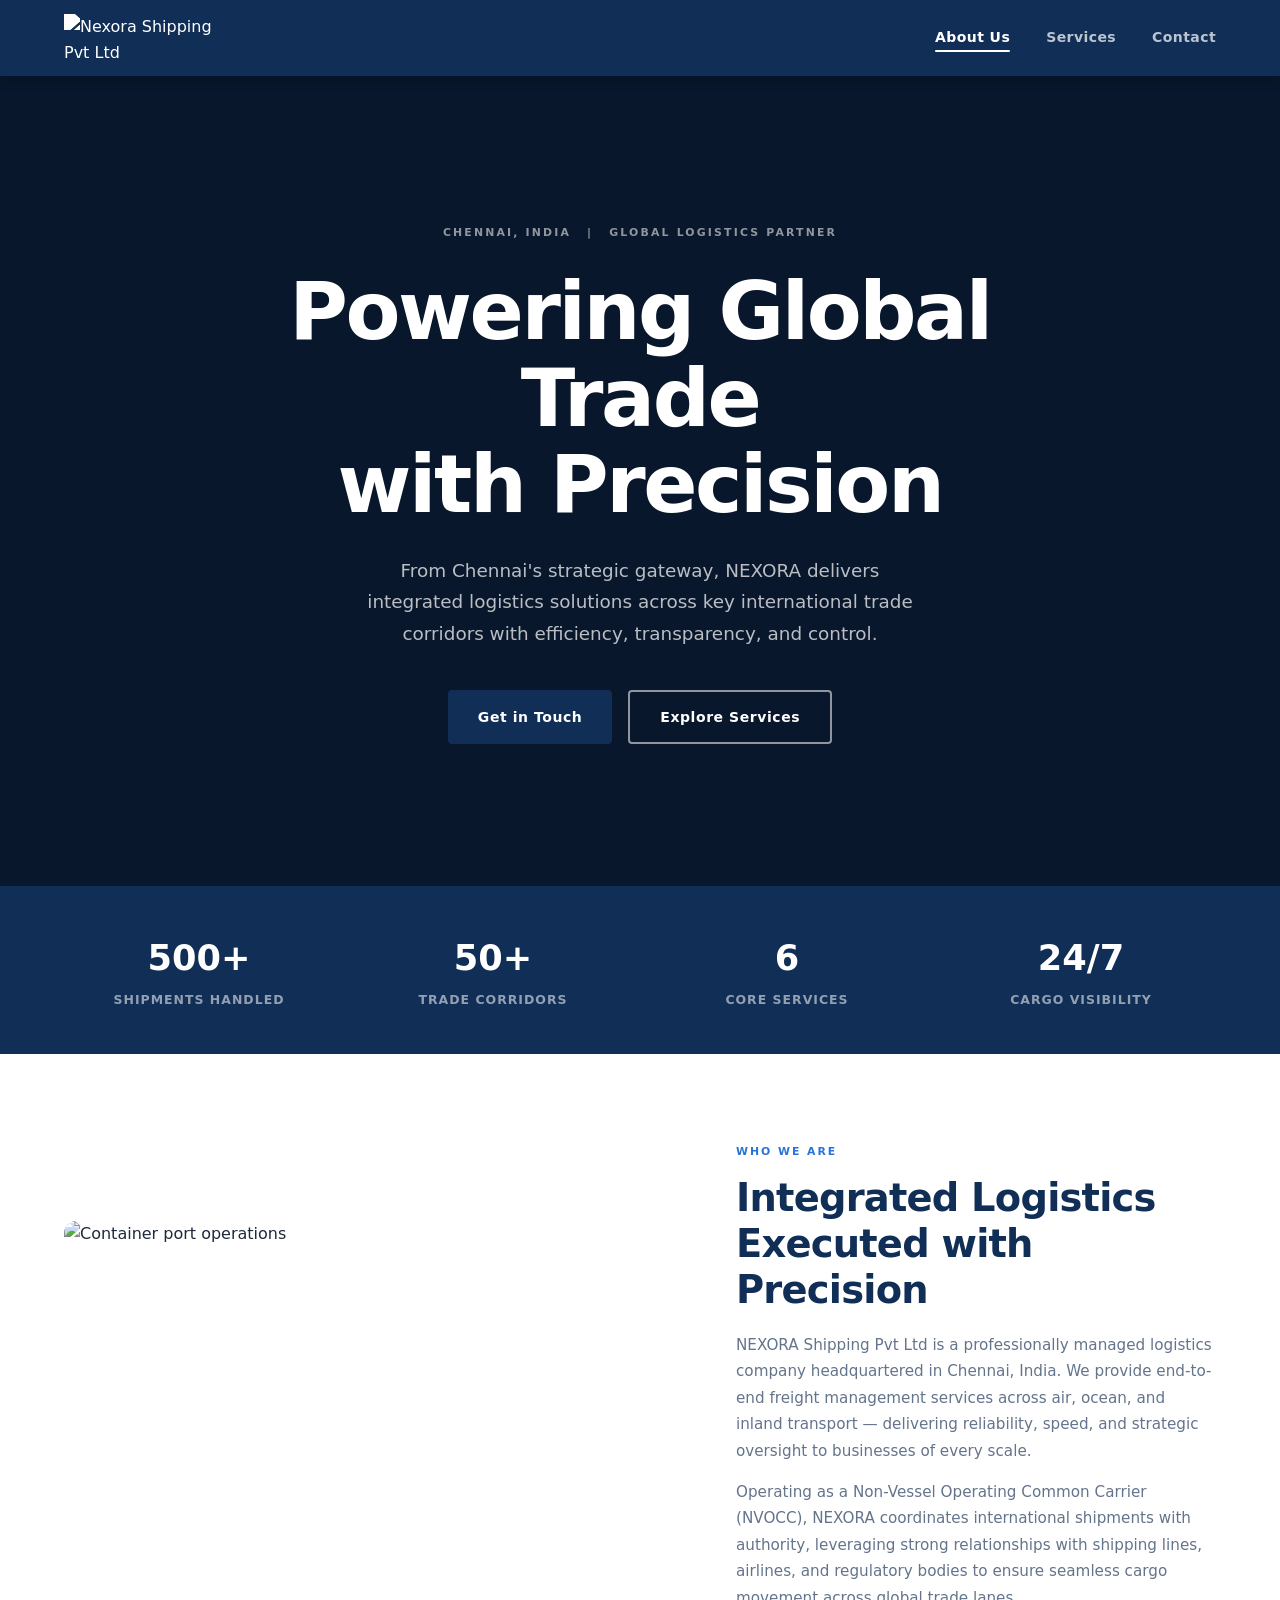
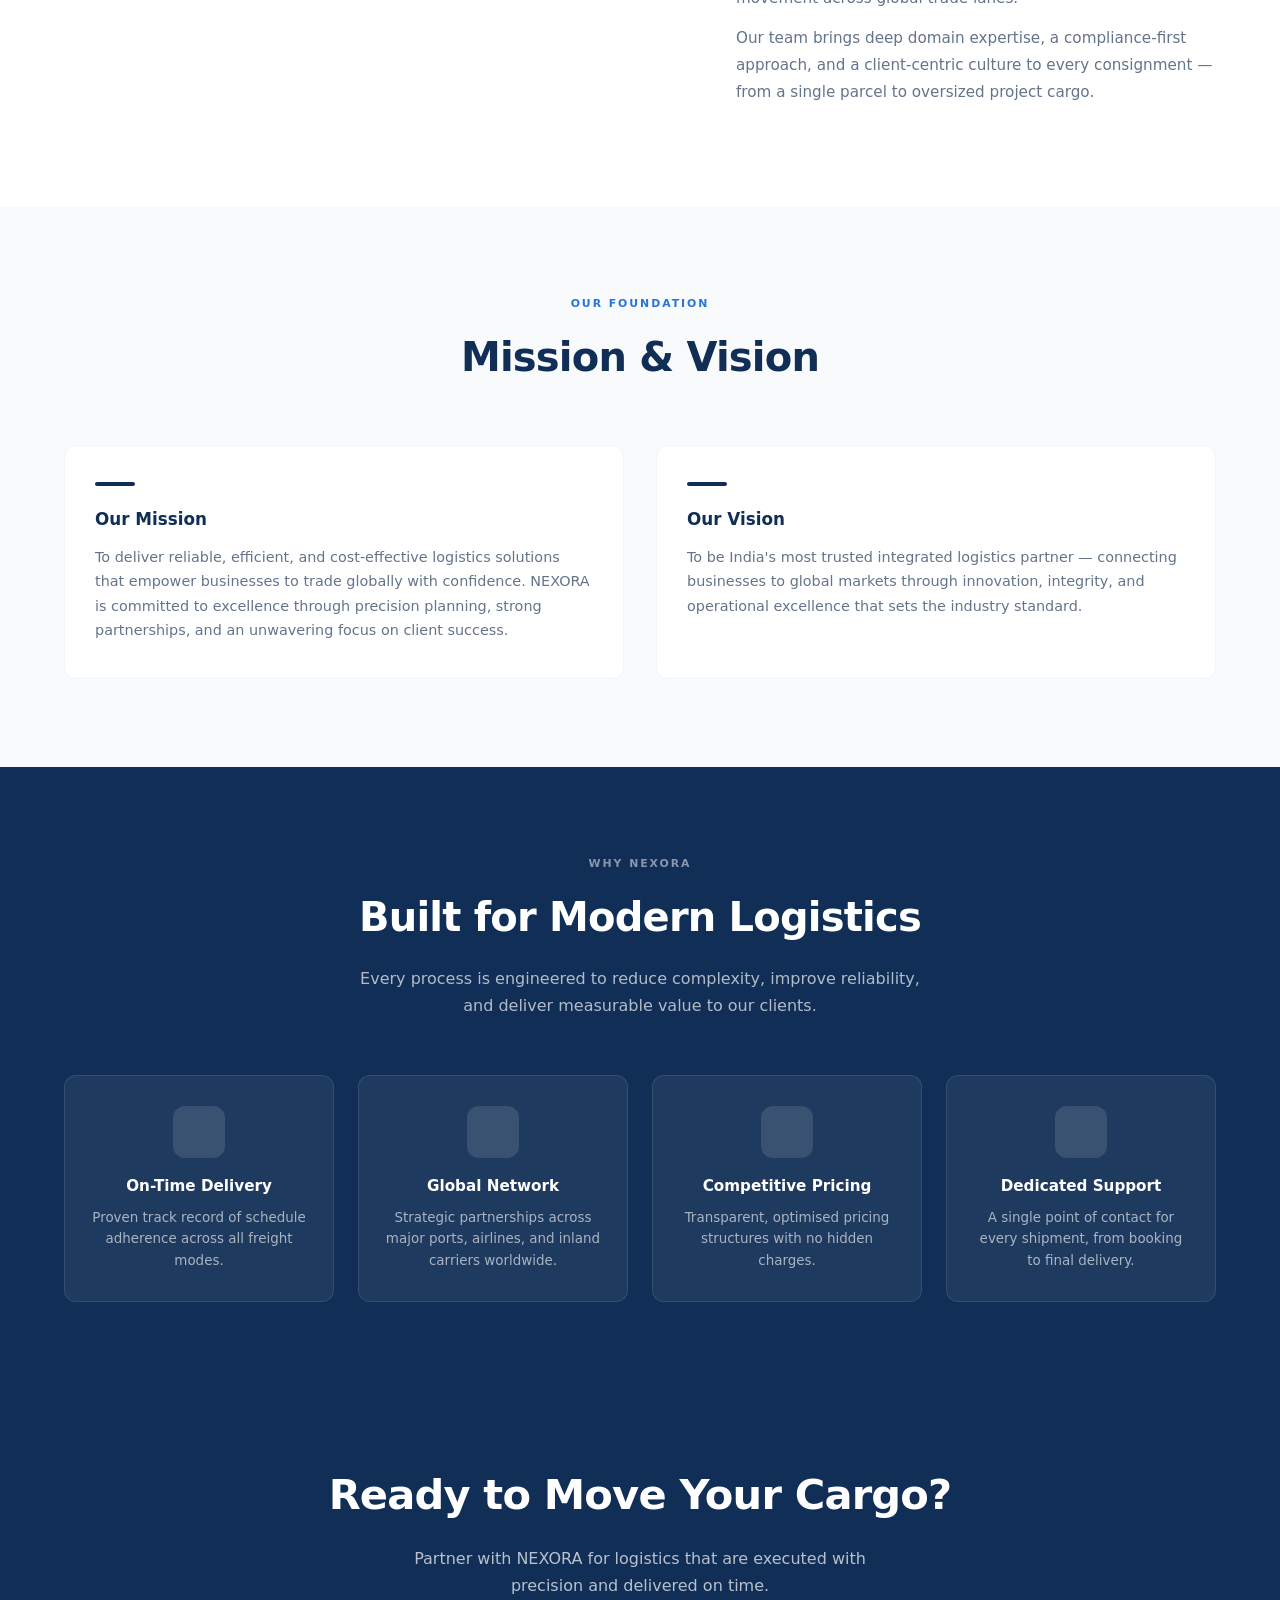
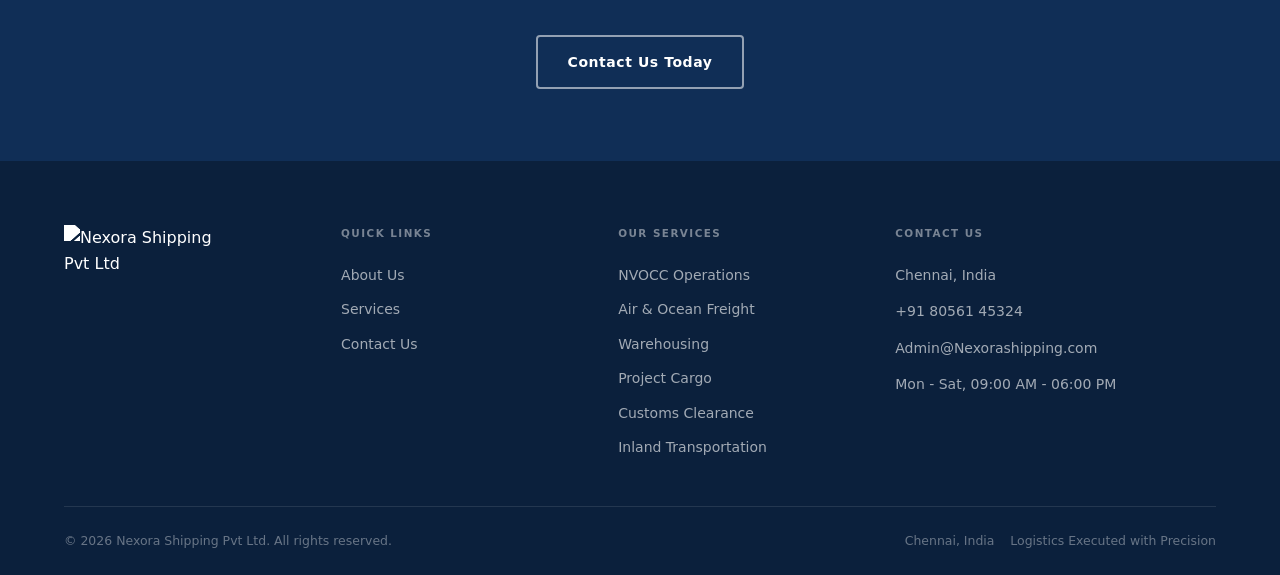
==== index.html @ ebaac6a4 "Add files via upload" ====
<!DOCTYPE html>
<html lang="en">
<head>
  <meta charset="UTF-8" />
  <meta name="viewport" content="width=device-width, initial-scale=1.0" />
  <title>Nexora Shipping Pvt Ltd | Reliable Logistics Solutions</title>
  <meta name="description" content="Nexora Shipping Pvt Ltd — Integrated logistics solutions including NVOCC, Air & Ocean Freight, Warehousing, Project Cargo, Customs Clearance, and Inland Transportation from Chennai, India." />
  <meta name="robots" content="index, follow" />
  <link rel="canonical" href="https://nexorashipping.com/" />
  <meta property="og:type" content="website" />
  <meta property="og:title" content="Nexora Shipping Pvt Ltd | Reliable Logistics Solutions" />
  <meta property="og:description" content="Integrated freight and logistics solutions from Chennai, India." />
  <meta property="og:url" content="https://nexorashipping.com/" />
  <meta property="og:image" content="https://nexorashipping.com/assets/images/nexora-logo-png.jpeg" />
  <script type="application/ld+json">
  {
    "@context": "https://schema.org",
    "@type": "Organization",
    "name": "Nexora Shipping Pvt Ltd",
    "url": "https://nexorashipping.com",
    "logo": "https://nexorashipping.com/assets/images/nexora-logo-png.jpeg",
    "address": {
      "@type": "PostalAddress",
      "addressLocality": "Chennai",
      "addressCountry": "IN"
    },
    "telephone": "+918056145324",
    "email": "Admin@Nexorashipping.com"
  }
  </script>
  <link rel="stylesheet" href="assets/css/styles.css" />
  <style>
    .reveal { opacity: 0; transform: translateY(22px); transition: opacity 0.55s ease, transform 0.55s ease; }
    .reveal.visible { opacity: 1; transform: translateY(0); }
  </style>
</head>
<body>
  <header class="navbar">
    <div class="container navbar__inner">
      <a href="index.html" class="navbar__logo" aria-label="Nexora Shipping Home">
        <img src="assets/images/nexora-logo-png.jpeg" alt="Nexora Shipping Pvt Ltd" width="160" height="48" />
      </a>
      <nav class="navbar__links" aria-label="Main navigation">
        <a href="index.html" class="active">About Us</a>
        <a href="services.html">Services</a>
        <a href="contact.html">Contact</a>
      </nav>
      <button class="hamburger" aria-label="Toggle navigation" aria-expanded="false">
        <span></span><span></span><span></span>
      </button>
    </div>
    <nav class="mobile-menu" aria-label="Mobile navigation">
      <a href="index.html" class="active">About Us</a>
      <a href="services.html">Services</a>
      <a href="contact.html">Contact</a>
    </nav>
  </header>

  <main>
    <section class="hero" aria-label="Hero">
      <div class="hero__bg" role="presentation"></div>
      <div class="hero__content">
        <div class="hero__badge"><span>CHENNAI, INDIA</span><span>|</span><span>GLOBAL LOGISTICS PARTNER</span></div>
        <h1>Powering Global Trade<br />with Precision</h1>
        <p>From Chennai's strategic gateway, NEXORA delivers integrated logistics solutions across key international trade corridors with efficiency, transparency, and control.</p>
        <div class="hero__actions">
          <a href="contact.html" class="btn btn-primary">Get in Touch</a>
          <a href="services.html" class="btn btn-outline">Explore Services</a>
        </div>
      </div>
    </section>

    <section class="stats" aria-label="Company statistics">
      <div class="container">
        <div class="stats__grid">
          <div class="stats__item"><div class="stats__num">500+</div><div class="stats__lbl">Shipments Handled</div></div>
          <div class="stats__item"><div class="stats__num">50+</div><div class="stats__lbl">Trade Corridors</div></div>
          <div class="stats__item"><div class="stats__num">6</div><div class="stats__lbl">Core Services</div></div>
          <div class="stats__item"><div class="stats__num">24/7</div><div class="stats__lbl">Cargo Visibility</div></div>
        </div>
      </div>
    </section>

    <section class="section" aria-labelledby="about-heading">
      <div class="container">
        <div class="about-grid">
          <img src="https://images.unsplash.com/photo-1578575437130-527eed3abbec?w=800&q=80" alt="Container port operations" loading="lazy" width="600" height="420" />
          <div class="about-text">
            <p class="label">Who We Are</p>
            <h2 id="about-heading">Integrated Logistics Executed with Precision</h2>
            <p>NEXORA Shipping Pvt Ltd is a professionally managed logistics company headquartered in Chennai, India. We provide end-to-end freight management services across air, ocean, and inland transport — delivering reliability, speed, and strategic oversight to businesses of every scale.</p>
            <p>Operating as a Non-Vessel Operating Common Carrier (NVOCC), NEXORA coordinates international shipments with authority, leveraging strong relationships with shipping lines, airlines, and regulatory bodies to ensure seamless cargo movement across global trade lanes.</p>
            <p>Our team brings deep domain expertise, a compliance-first approach, and a client-centric culture to every consignment — from a single parcel to oversized project cargo.</p>
          </div>
        </div>
      </div>
    </section>

    <section class="section section--slate" aria-labelledby="mv-heading">
      <div class="container">
        <div class="section__header">
          <p class="section__tag">Our Foundation</p>
          <h2 class="section__title" id="mv-heading">Mission &amp; Vision</h2>
        </div>
        <div class="mv-grid">
          <div class="mv-card">
            <div class="mv-card__bar"></div>
            <h3>Our Mission</h3>
            <p>To deliver reliable, efficient, and cost-effective logistics solutions that empower businesses to trade globally with confidence. NEXORA is committed to excellence through precision planning, strong partnerships, and an unwavering focus on client success.</p>
          </div>
          <div class="mv-card">
            <div class="mv-card__bar"></div>
            <h3>Our Vision</h3>
            <p>To be India's most trusted integrated logistics partner — connecting businesses to global markets through innovation, integrity, and operational excellence that sets the industry standard.</p>
          </div>
        </div>
      </div>
    </section>

    <section class="section section--navy" aria-labelledby="why-heading">
      <div class="container">
        <div class="section__header">
          <p class="section__tag section__tag--light">Why NEXORA</p>
          <h2 class="section__title section__title--light" id="why-heading">Built for Modern Logistics</h2>
          <p class="section__sub section__sub--light">Every process is engineered to reduce complexity, improve reliability, and deliver measurable value to our clients.</p>
        </div>
        <div class="highlight-grid">
          <div class="highlight"><div class="highlight__icon"></div><h3>On-Time Delivery</h3><p>Proven track record of schedule adherence across all freight modes.</p></div>
          <div class="highlight"><div class="highlight__icon"></div><h3>Global Network</h3><p>Strategic partnerships across major ports, airlines, and inland carriers worldwide.</p></div>
          <div class="highlight"><div class="highlight__icon"></div><h3>Competitive Pricing</h3><p>Transparent, optimised pricing structures with no hidden charges.</p></div>
          <div class="highlight"><div class="highlight__icon"></div><h3>Dedicated Support</h3><p>A single point of contact for every shipment, from booking to final delivery.</p></div>
        </div>
      </div>
    </section>

    <section class="cta" aria-label="Call to action">
      <div class="container">
        <h2>Ready to Move Your Cargo?</h2>
        <p>Partner with NEXORA for logistics that are executed with precision and delivered on time.</p>
        <a href="contact.html" class="btn btn-outline">Contact Us Today</a>
      </div>
    </section>
  </main>

  <footer class="footer">
    <div class="container">
      <div class="footer__top">
        <div class="footer__logo">
          <a href="index.html" aria-label="Nexora Shipping Home">
            <img src="assets/images/nexora-logo-png.jpeg" alt="Nexora Shipping Pvt Ltd" width="160" height="52" />
          </a>
        </div>
        <div>
          <p class="footer__col-title">Quick Links</p>
          <div class="footer__links">
            <a href="index.html">About Us</a>
            <a href="services.html">Services</a>
            <a href="contact.html">Contact Us</a>
          </div>
        </div>
        <div>
          <p class="footer__col-title">Our Services</p>
          <div class="footer__links">
            <a href="services.html">NVOCC Operations</a>
            <a href="services.html">Air &amp; Ocean Freight</a>
            <a href="services.html">Warehousing</a>
            <a href="services.html">Project Cargo</a>
            <a href="services.html">Customs Clearance</a>
            <a href="services.html">Inland Transportation</a>
          </div>
        </div>
        <div>
          <p class="footer__col-title">Contact Us</p>
          <div class="footer__contact-item"><span>Chennai, India</span></div>
          <div class="footer__contact-item"><a href="tel:+918056145324">+91 80561 45324</a></div>
          <div class="footer__contact-item"><a href="mailto:Admin@Nexorashipping.com">Admin@Nexorashipping.com</a></div>
          <div class="footer__contact-item"><span>Mon - Sat, 09:00 AM - 06:00 PM</span></div>
        </div>
      </div>
      <div class="footer__bottom">
        <p>&copy; <span id="yr"></span> Nexora Shipping Pvt Ltd. All rights reserved.</p>
        <p>Chennai, India &nbsp;&nbsp; Logistics Executed with Precision</p>
      </div>
    </div>
  </footer>

  <script src="assets/js/script.js"></script>
  <script>document.getElementById('yr').textContent = new Date().getFullYear();</script>
</body>
</html>
---- assets/css/styles.css ----
*,:before,:after{box-sizing:border-box;margin:0;padding:0}
:root{--navy:hsl(214,68%,20%);--navy-dark:hsl(214,68%,14%);--navy-deeper:hsl(214,68%,10%);--navy-light:hsl(214,68%,95%);--accent:hsl(214,68%,50%);--white:#fff;--slate-50:#f8fafc;--slate-100:#f1f5f9;--slate-500:#64748b;--slate-700:#334155;--text:#1e293b;--radius:12px;--transition:.22s ease;--container:1200px;--font:'Segoe UI',system-ui,-apple-system,sans-serif}
html{scroll-behavior:smooth}
body{font-family:var(--font);color:var(--text);line-height:1.6;background:var(--white);-webkit-font-smoothing:antialiased}
a{color:inherit;text-decoration:none}img{display:block;max-width:100%}ul{list-style:none}.container{width:100%;max-width:var(--container);margin:0 auto;padding:0 24px}.navbar{position:sticky;top:0;z-index:100;background:var(--navy);box-shadow:0 2px 12px rgba(0,0,0,.25)}.navbar__inner{display:flex;align-items:center;justify-content:space-between;height:76px}.navbar__logo img{height:48px;width:auto;object-fit:contain;filter:brightness(0) invert(1)}.navbar__links{display:flex;gap:36px;align-items:center}.navbar__links a{font-size:.875rem;font-weight:600;letter-spacing:.03em;color:rgba(255,255,255,.72);transition:color var(--transition);position:relative;padding-bottom:2px}.navbar__links a:hover,.navbar__links a.active{color:var(--white)}.navbar__links a.active:after{content:'';position:absolute;bottom:-2px;left:0;right:0;height:2px;background:var(--white);border-radius:2px}.hamburger{display:none;flex-direction:column;gap:5px;cursor:pointer;background:none;border:none;padding:4px}.hamburger span{display:block;width:24px;height:2px;background:var(--white);border-radius:2px;transition:var(--transition)}.hamburger.open span:nth-child(1){transform:translateY(7px) rotate(45deg)}.hamburger.open span:nth-child(2){opacity:0}.hamburger.open span:nth-child(3){transform:translateY(-7px) rotate(-45deg)}.mobile-menu{display:none;background:hsl(214,68%,18%);border-top:1px solid rgba(255,255,255,.1)}.mobile-menu.open{display:block}.mobile-menu a{display:block;padding:14px 24px;font-size:1rem;font-weight:500;color:rgba(255,255,255,.75)}.mobile-menu a:hover,.mobile-menu a.active{background:rgba(255,255,255,.08);color:var(--white)}.btn{display:inline-flex;align-items:center;gap:8px;padding:14px 30px;border-radius:4px;font-size:.875rem;font-weight:700;letter-spacing:.04em;cursor:pointer;border:none;transition:opacity var(--transition),transform .1s}.btn:active{transform:scale(.97)}.btn-primary{background:var(--navy);color:var(--white)}.btn-primary:hover{opacity:.88}.btn-outline{background:transparent;color:var(--white);border:2px solid rgba(255,255,255,.55)}.btn-outline:hover{border-color:var(--white)}.page-header{background:var(--navy);color:var(--white);padding:88px 0;text-align:center}.page-header__tag{font-size:.7rem;font-weight:700;letter-spacing:.18em;text-transform:uppercase;color:rgba(255,255,255,.5);margin-bottom:18px}.page-header h1{font-size:clamp(2.2rem,5vw,3.4rem);font-weight:800;letter-spacing:-.02em;line-height:1.15;margin-bottom:20px}.page-header p{font-size:1.1rem;color:rgba(255,255,255,.72);max-width:640px;margin:0 auto;line-height:1.7}.section{padding:88px 0}.section--slate{background:var(--slate-50)}.section--navy{background:var(--navy);color:var(--white)}.section__header{text-align:center;margin-bottom:56px}.section__tag{font-size:.68rem;font-weight:700;letter-spacing:.18em;text-transform:uppercase;color:var(--accent);margin-bottom:12px}.section__tag--light{color:rgba(255,255,255,.5)}.section__title{font-size:clamp(1.75rem,3.5vw,2.5rem);font-weight:800;letter-spacing:-.02em;color:var(--navy);margin-bottom:16px}.section__title--light{color:var(--white)}.section__sub{font-size:1rem;color:var(--slate-500);max-width:580px;margin:0 auto;line-height:1.7}.section__sub--light{color:rgba(255,255,255,.68)}.hero{position:relative;min-height:90vh;display:flex;align-items:center;justify-content:center;text-align:center;color:var(--white);overflow:hidden;background:var(--navy-deeper)}.hero__bg{position:absolute;inset:0;background-image:url('https://images.unsplash.com/photo-1494412574643-ff11b0a5c1c3?w=1600&q=80');background-size:cover;background-position:center;opacity:.25}.hero__content{position:relative;z-index:1;max-width:820px;padding:0 24px}.hero__badge{display:inline-flex;gap:16px;align-items:center;font-size:.68rem;font-weight:700;letter-spacing:.2em;text-transform:uppercase;color:rgba(255,255,255,.55);margin-bottom:28px}.hero h1{font-size:clamp(2.8rem,7vw,5rem);font-weight:900;letter-spacing:-.03em;line-height:1.08;margin-bottom:26px}.hero p{font-size:1.15rem;color:rgba(255,255,255,.72);max-width:580px;margin:0 auto 40px;line-height:1.72}.hero__actions{display:flex;gap:16px;justify-content:center;flex-wrap:wrap}.stats{background:var(--navy);padding:44px 0}.stats__grid{display:grid;grid-template-columns:repeat(4,1fr);gap:24px;text-align:center}.stats__item{color:var(--white)}.stats__num{font-size:2.2rem;font-weight:800;margin-bottom:4px}.stats__lbl{font-size:.78rem;font-weight:600;letter-spacing:.08em;text-transform:uppercase;color:rgba(255,255,255,.55)}.about-grid{display:grid;grid-template-columns:1fr 1fr;gap:72px;align-items:center}.about-grid img{width:100%;border-radius:var(--radius);object-fit:cover;height:420px}.about-text .label{font-size:.68rem;font-weight:700;letter-spacing:.18em;text-transform:uppercase;color:var(--accent);margin-bottom:14px}.about-text h2{font-size:clamp(1.8rem,3vw,2.4rem);font-weight:800;color:var(--navy);letter-spacing:-.02em;margin-bottom:18px;line-height:1.2}.about-text p{font-size:.95rem;color:var(--slate-500);line-height:1.75;margin-bottom:14px}.mv-grid{display:grid;grid-template-columns:1fr 1fr;gap:32px}.mv-card,.service-card,.contact-card{background:var(--white);border:1px solid var(--slate-100);border-radius:var(--radius)}.mv-card{padding:36px 30px}.mv-card__bar{width:40px;height:4px;background:var(--navy);border-radius:4px;margin-bottom:20px}.mv-card h3,.service-card__top h3{font-size:1.05rem;font-weight:700}.mv-card h3{color:var(--navy);margin-bottom:12px}.mv-card p,.service-card__body p,.contact-card__value{font-size:.9rem}.mv-card p,.service-card__body p{color:var(--slate-500);line-height:1.7}.highlight-grid{display:grid;grid-template-columns:repeat(auto-fill,minmax(220px,1fr));gap:24px}.highlight{background:rgba(255,255,255,.06);border:1px solid rgba(255,255,255,.1);border-radius:var(--radius);padding:30px 24px;text-align:center}.highlight__icon{width:52px;height:52px;background:rgba(255,255,255,.12);border-radius:12px;margin:0 auto 16px}.highlight h3{font-size:.95rem;font-weight:700;color:var(--white);margin-bottom:8px}.highlight p{font-size:.84rem;color:rgba(255,255,255,.62);line-height:1.6}.service-card{overflow:hidden;transition:transform var(--transition),box-shadow var(--transition)}.service-card:hover,.contact-card:hover,.mv-card:hover{box-shadow:0 12px 32px rgba(0,0,0,.08);transform:translateY(-4px)}.service-card__top{background:var(--navy);padding:30px;display:flex;align-items:center;gap:16px}.service-card__top h3{color:var(--white)}.service-card__body{padding:28px 30px}.service-card__features{display:flex;flex-direction:column;gap:8px}.service-card__features li{display:flex;align-items:flex-start;gap:10px;font-size:.85rem;color:var(--slate-700)}.service-card__features li:before{content:'';width:6px;height:6px;background:var(--navy);border-radius:50%;margin-top:7px;flex-shrink:0}.contact-cards{display:grid;grid-template-columns:repeat(auto-fill,minmax(260px,1fr));gap:18px;margin-bottom:64px}.contact-card{display:flex;align-items:flex-start;gap:18px;padding:22px;transition:box-shadow var(--transition)}.contact-card__label,.footer__col-title{font-size:.65rem;font-weight:700;letter-spacing:.14em;text-transform:uppercase}.contact-card__label{color:var(--accent);margin-bottom:4px}.contact-card__value{font-weight:600;color:var(--navy)}.map-wrap{border-radius:var(--radius);overflow:hidden;border:1px solid var(--slate-100);box-shadow:0 4px 20px rgba(0,0,0,.06);height:420px}.map-wrap iframe{width:100%;height:100%;border:0}.footer{background:var(--navy-dark);color:var(--white)}.footer__top{display:grid;grid-template-columns:1fr 1fr 1fr 1.4fr;gap:48px;padding:64px 0 48px}.footer__logo img{height:52px;width:auto;filter:brightness(0) invert(1);object-fit:contain}.footer__col-title{color:rgba(255,255,255,.45);margin-bottom:22px}.footer__links{display:flex;flex-direction:column;gap:12px}.footer__links a,.footer__links span,.footer__contact-item a,.footer__contact-item span{font-size:.875rem;color:rgba(255,255,255,.62)}.footer__links a:hover,.footer__contact-item a:hover{color:var(--white)}.footer__contact-item{display:flex;align-items:flex-start;gap:12px;margin-bottom:14px}.footer__bottom{border-top:1px solid rgba(255,255,255,.1);padding:24px 0;display:flex;justify-content:space-between;align-items:center;gap:16px;flex-wrap:wrap}.footer__bottom p{font-size:.78rem;color:rgba(255,255,255,.38)}.cta{background:var(--navy);color:var(--white);padding:72px 0;text-align:center}.cta h2{font-size:clamp(1.8rem,3.5vw,2.6rem);font-weight:800;letter-spacing:-.02em;margin-bottom:16px}.cta p{font-size:1rem;color:rgba(255,255,255,.7);max-width:500px;margin:0 auto 36px;line-height:1.7}@media (max-width:1024px){.footer__top{grid-template-columns:1fr 1fr;gap:36px}.stats__grid{grid-template-columns:repeat(2,1fr)}}@media (max-width:768px){.navbar__links{display:none}.hamburger{display:flex}.about-grid{grid-template-columns:1fr;gap:36px}.about-grid img{height:260px}.mv-grid{grid-template-columns:1fr}.footer__top{grid-template-columns:1fr 1fr;gap:32px}.hero h1{font-size:2.6rem}.page-header{padding:64px 0}}@media (max-width:540px){.stats__grid{grid-template-columns:repeat(2,1fr)}.footer__top{grid-template-columns:1fr}.hero__actions{flex-direction:column;align-items:center}.footer__bottom{flex-direction:column;text-align:center}}
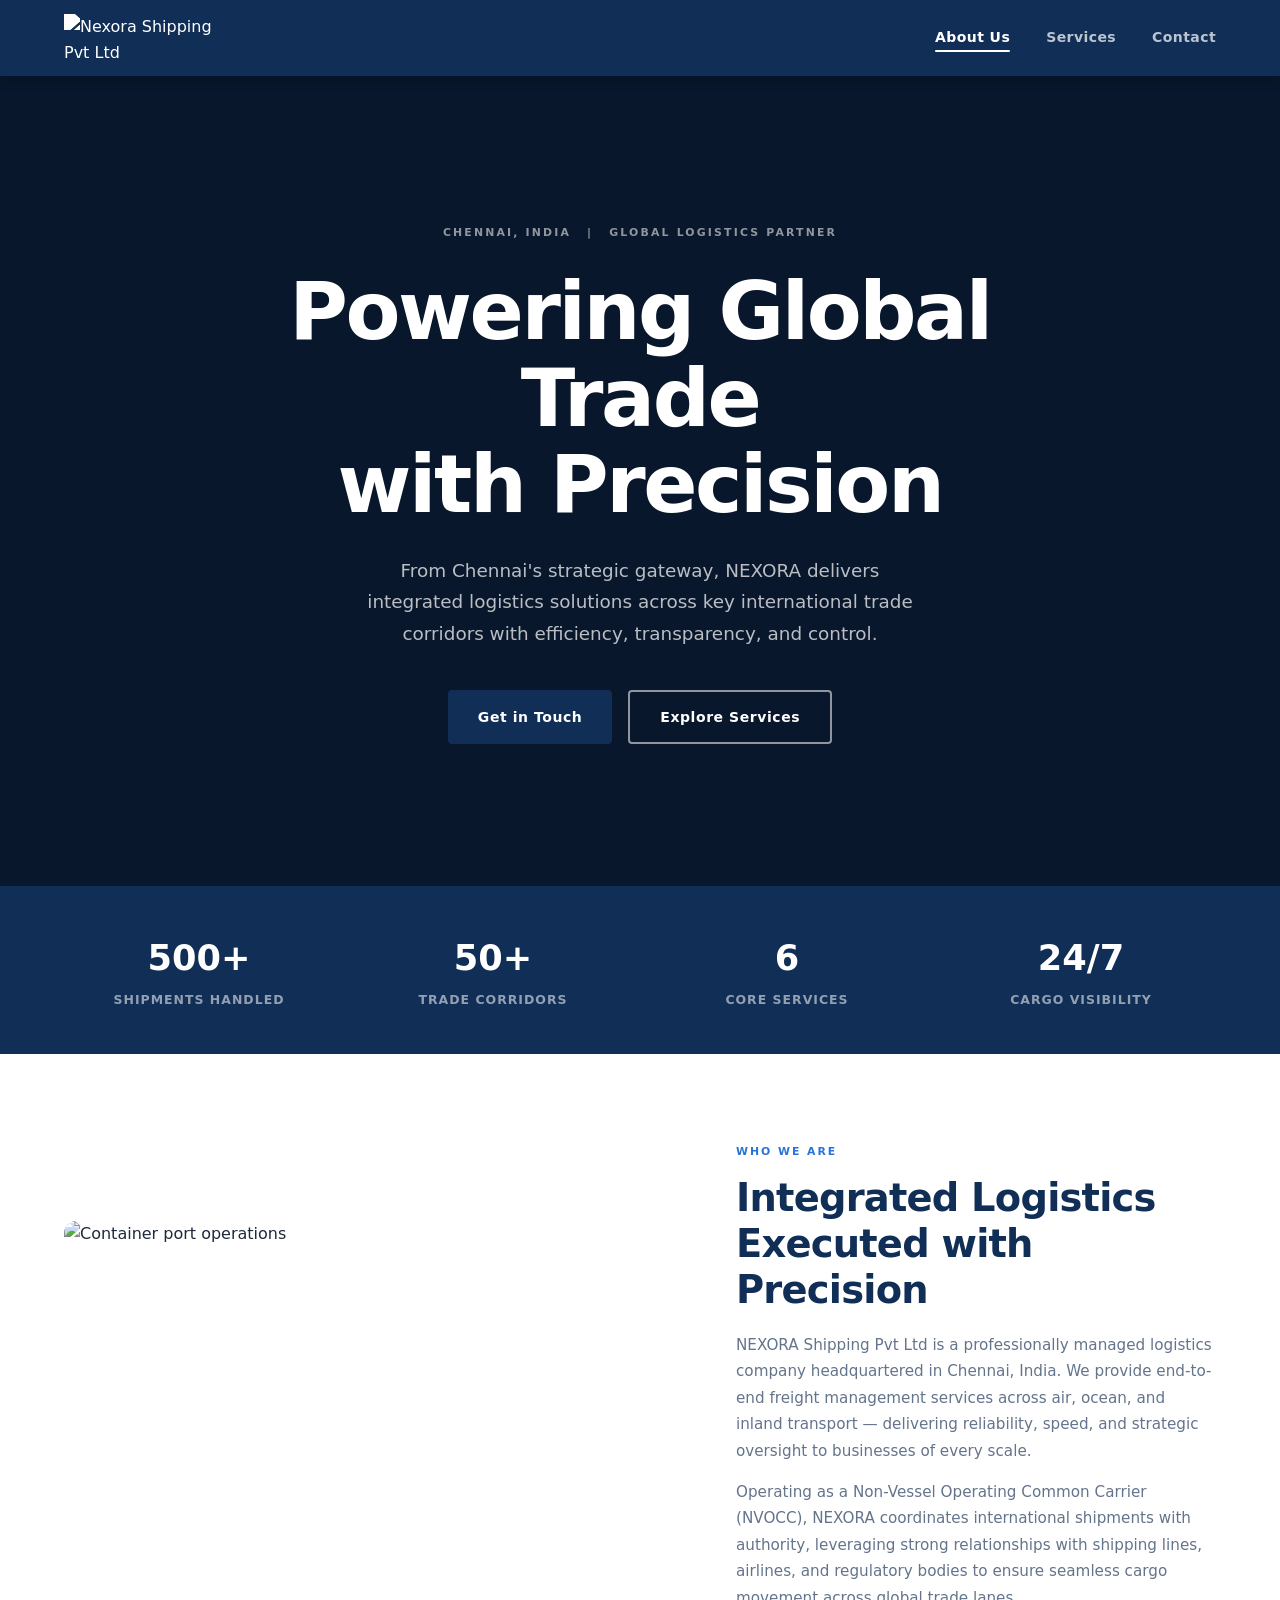
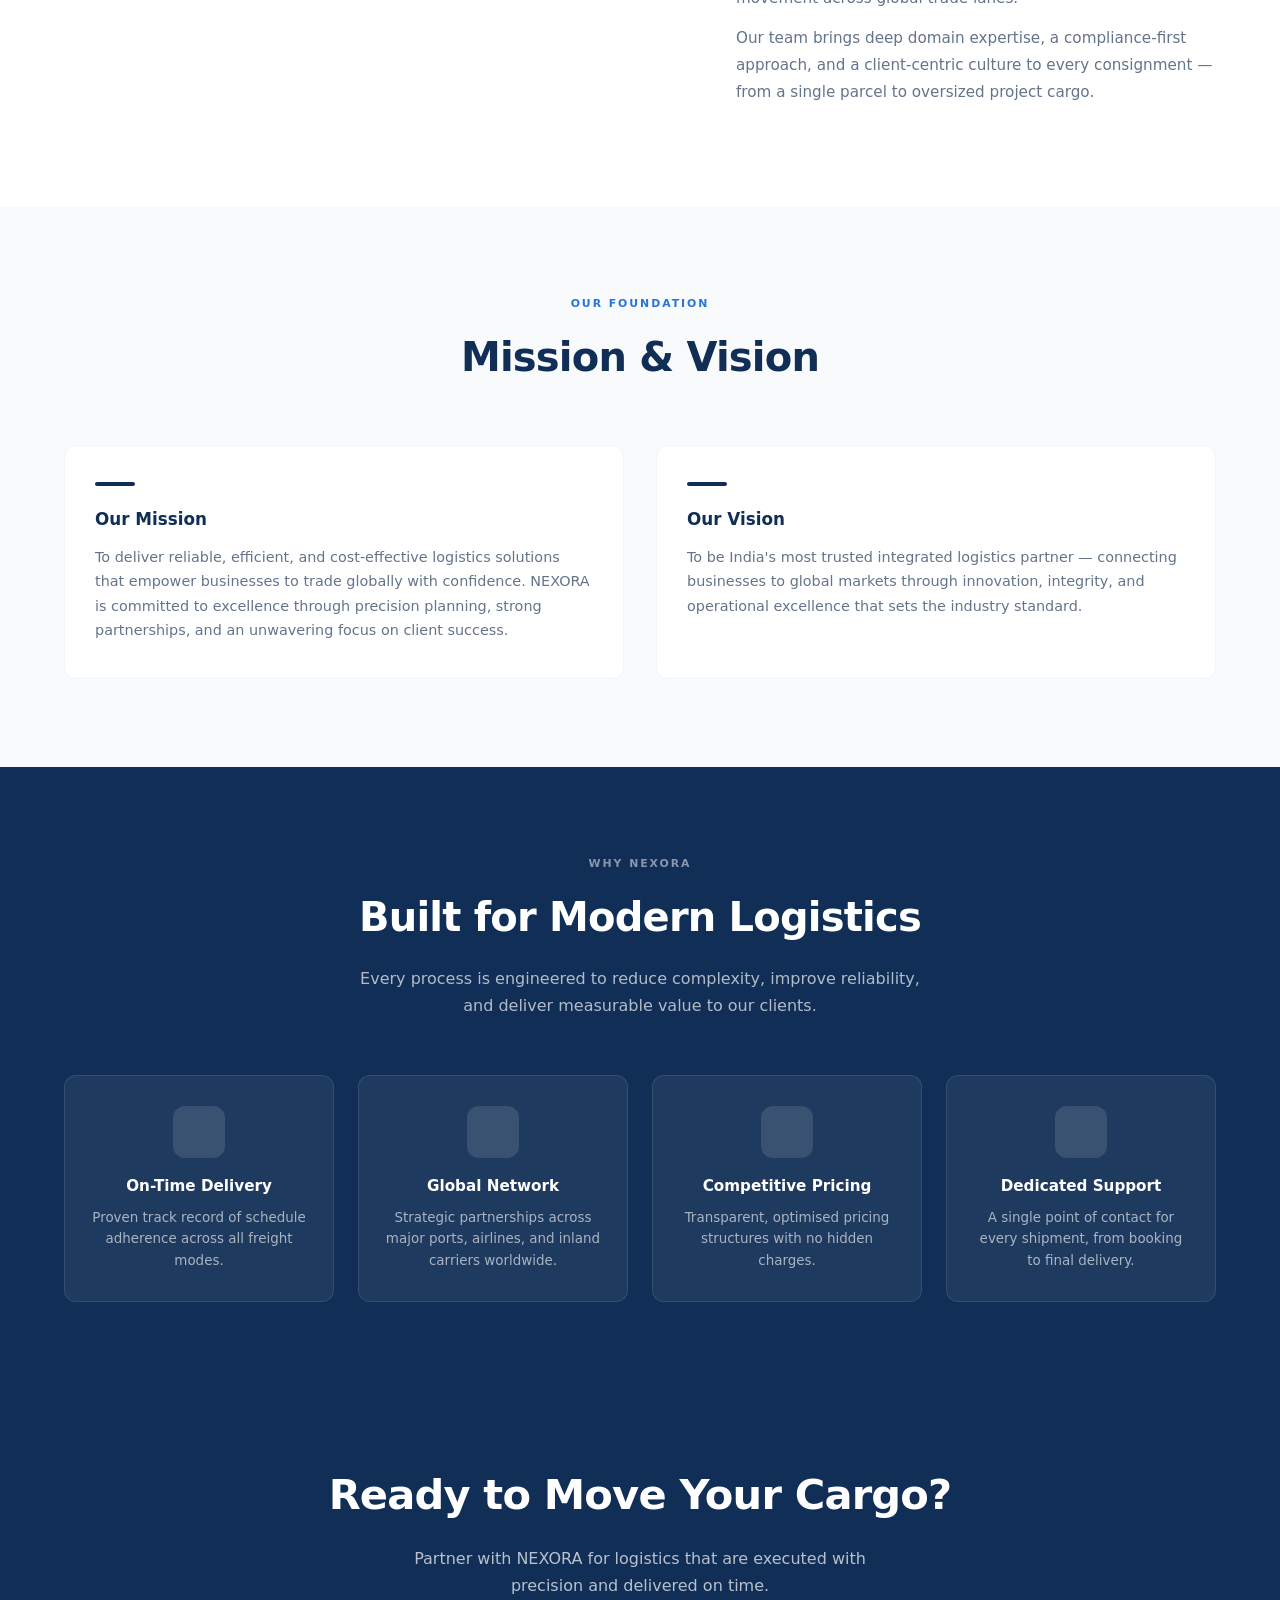
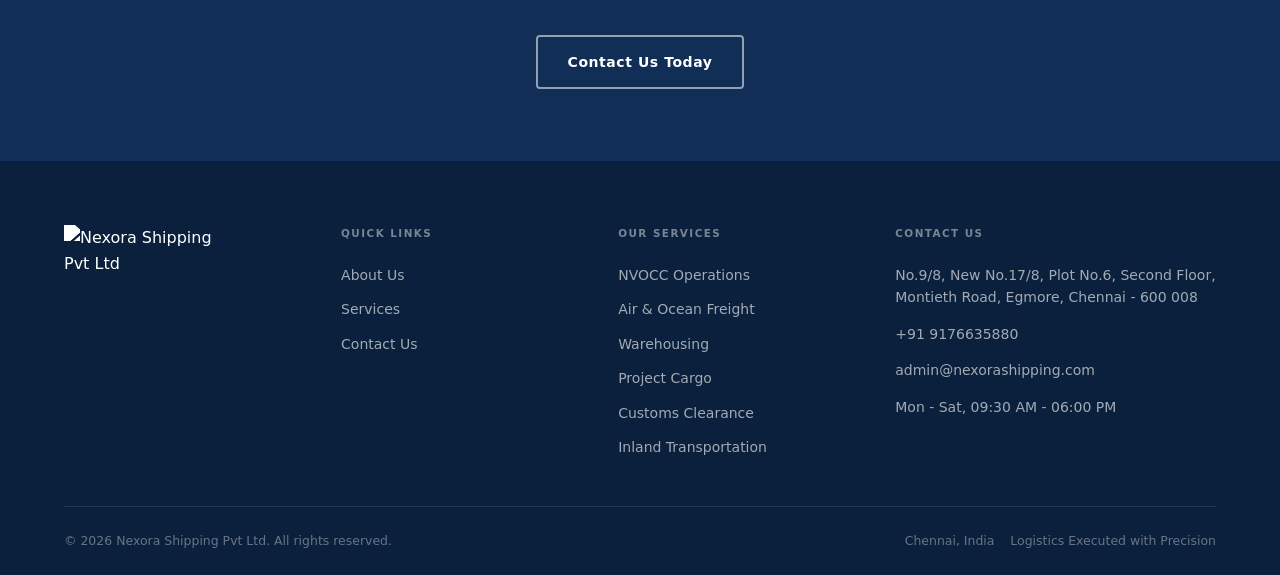
==== commit 305724da: "Update index.html" ====
--- a/index.html
+++ b/index.html
@@ -171,10 +171,10 @@
         </div>
         <div>
           <p class="footer__col-title">Contact Us</p>
-          <div class="footer__contact-item"><span>Chennai, India</span></div>
-          <div class="footer__contact-item"><a href="tel:+918056145324">+91 80561 45324</a></div>
-          <div class="footer__contact-item"><a href="mailto:Admin@Nexorashipping.com">Admin@Nexorashipping.com</a></div>
-          <div class="footer__contact-item"><span>Mon - Sat, 09:00 AM - 06:00 PM</span></div>
+          <div class="footer__contact-item"><span>No.9/8, New No.17/8, Plot No.6, Second Floor, Montieth Road, Egmore, Chennai - 600 008</span></div>
+          <div class="footer__contact-item"><a href="tel:+91 9176635880">+91 9176635880</a></div>
+          <div class="footer__contact-item"><a href="mailto:admin@nexorashipping.com">admin@nexorashipping.com</a></div>
+          <div class="footer__contact-item"><span>Mon - Sat, 09:30 AM - 06:00 PM</span></div>
         </div>
       </div>
       <div class="footer__bottom">
